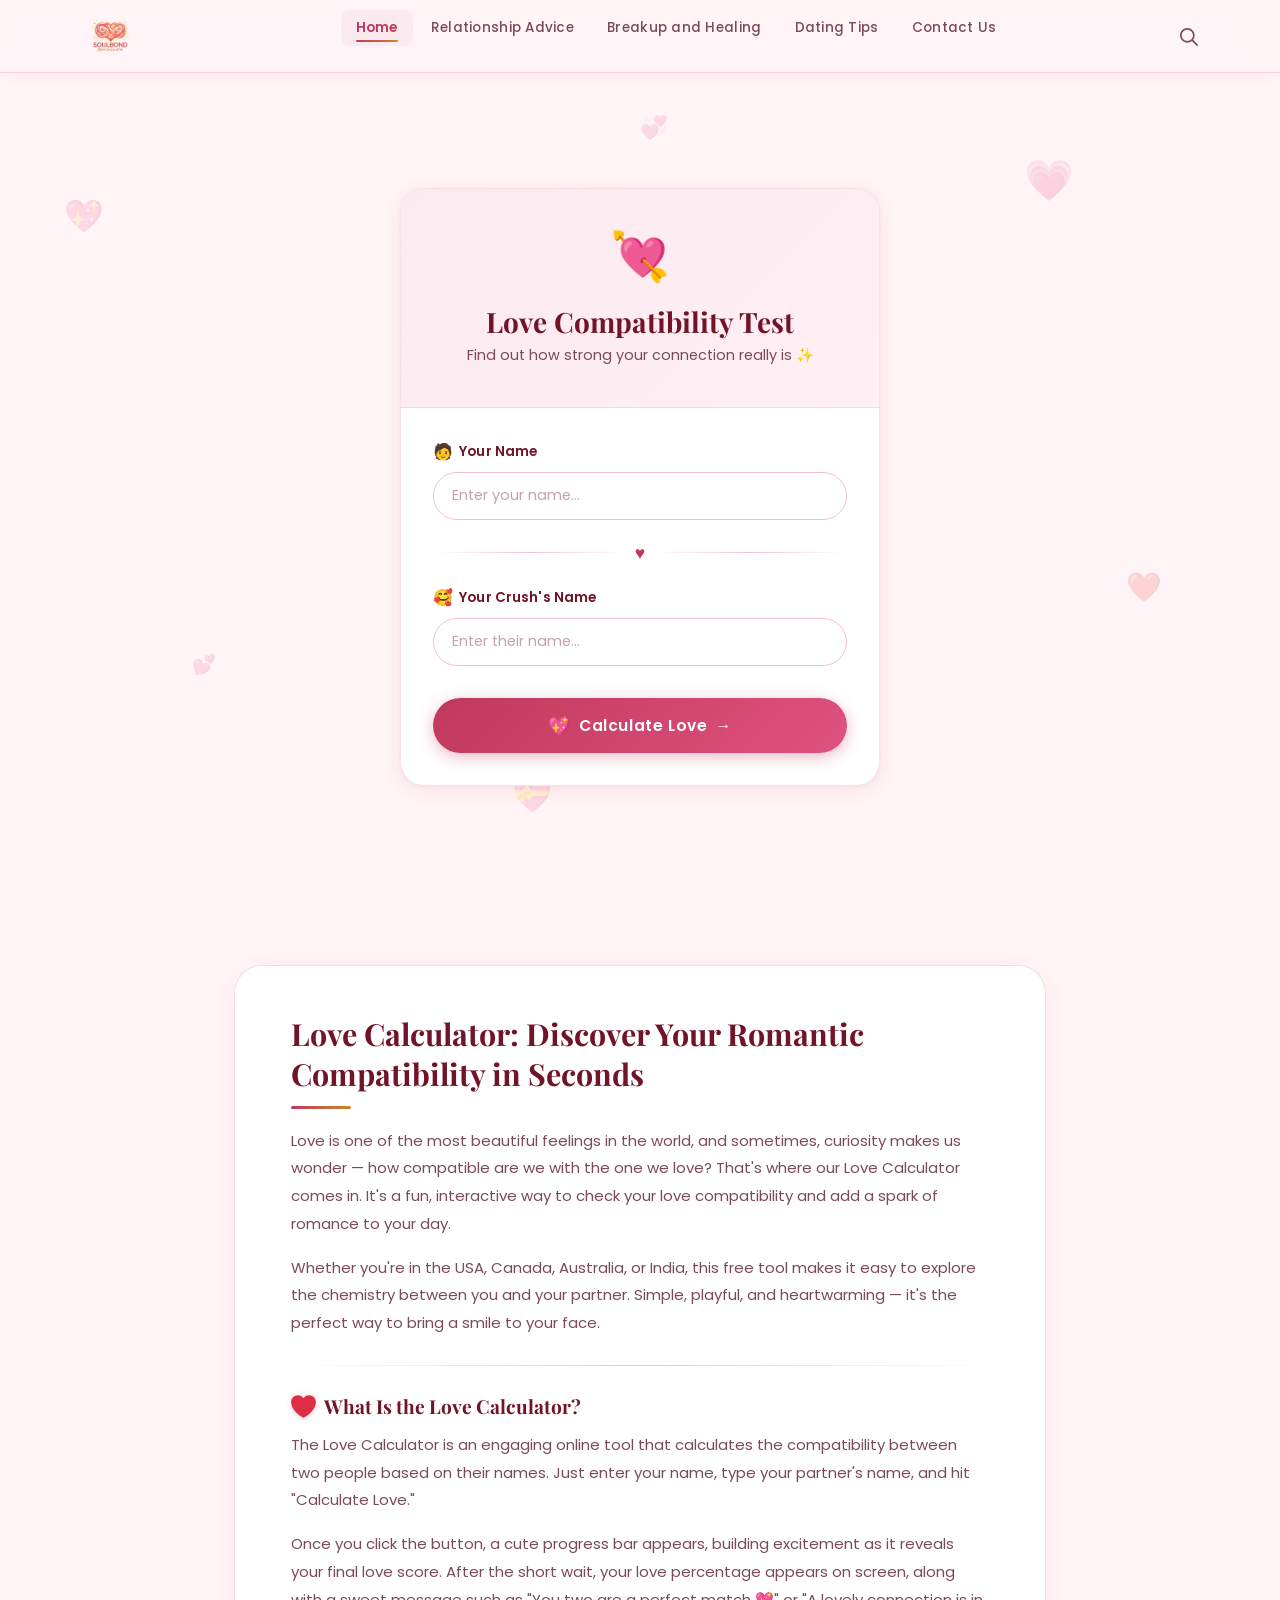
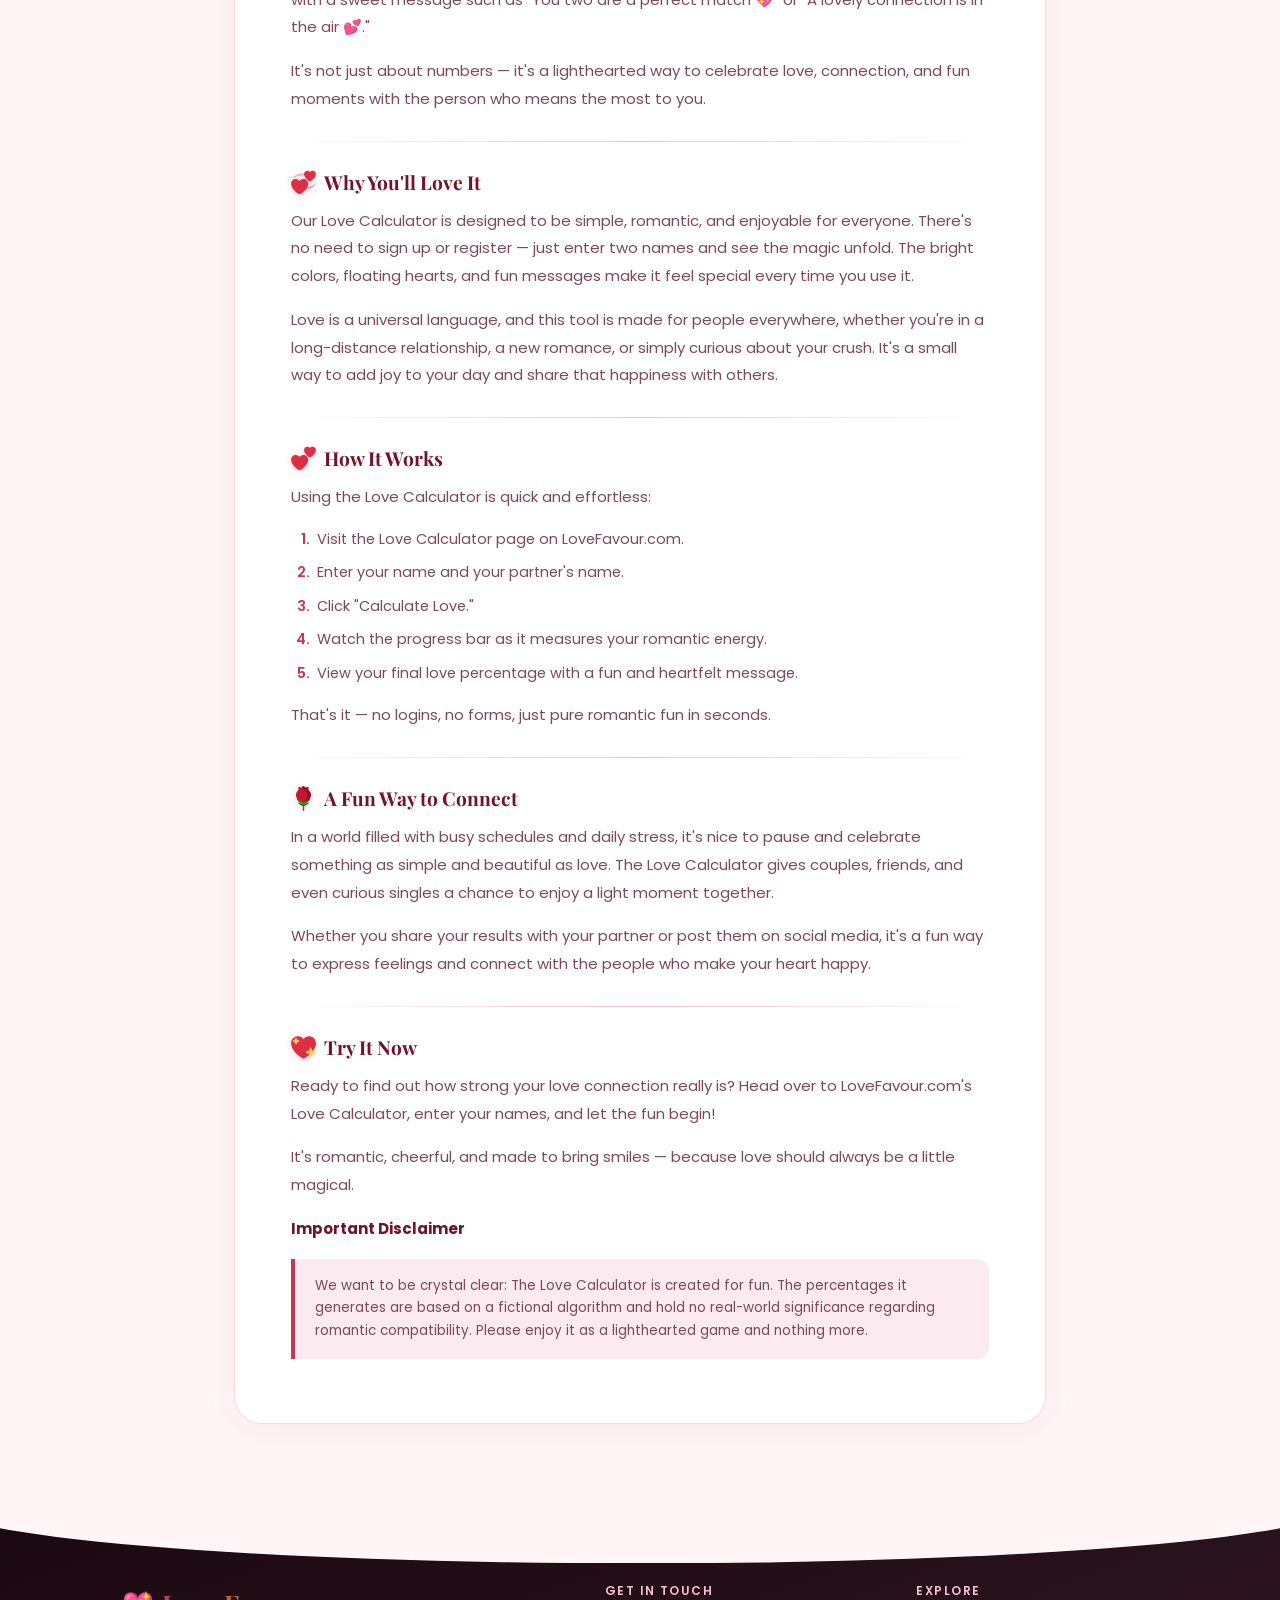
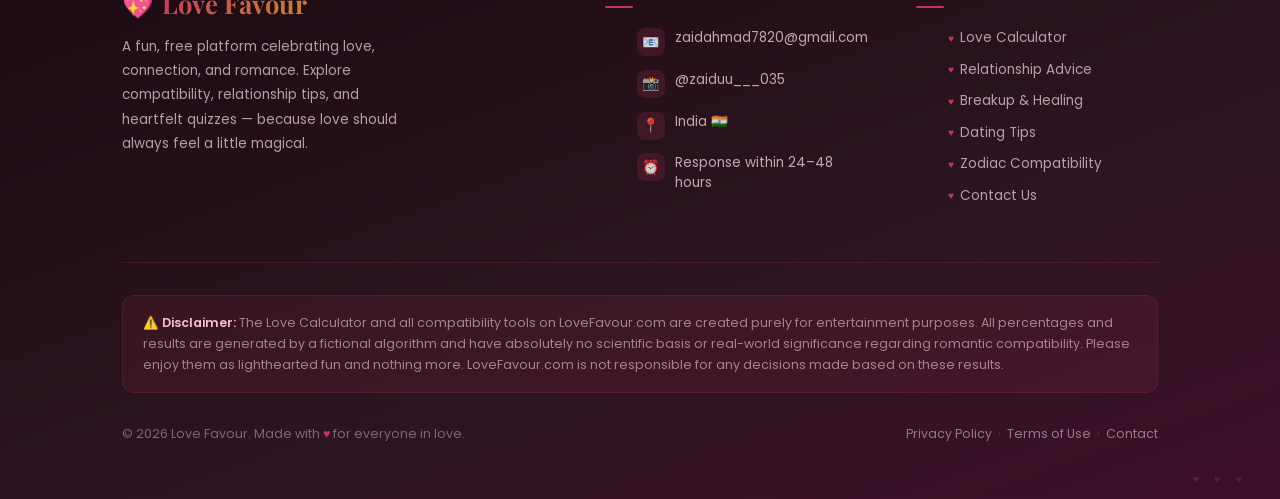
==== index.html @ d72cf697 "This is a calculator that calculate the love with the input of your name and yoour crush name and gi" ====
<!DOCTYPE html>
<html lang="en">

<head>
  <meta charset="UTF-8">
  <meta name="viewport" content="width=device-width, initial-scale=1.0">
  <title>Love Calculator</title>
  <link href="https://cdn.jsdelivr.net/npm/bootstrap@5.3.0-alpha2/dist/css/bootstrap.min.css" rel="stylesheet"
    integrity="sha384-aFq/bzH65dt+w6FI2ooMVUpc+21e0SRygnTpmBvdBgSdnuTN7QbdgL+OapgHtvPp" crossorigin="anonymous">
  <link rel="stylesheet" href="main.css">
</head>

<body>

  <nav class="has-branding main-navigation nav-align-right has-menu-bar-items sub-menu-right" id="site-navigation"
    aria-label="Primary" itemtype="https://schema.org/SiteNavigationElement" itemscope="">
    <div class="inside-navigation grid-container">
      <div class="navigation-branding">
        <div class="site-logo">
          <a href="#" title="Soul Bonding" rel="home">
            <img class="header-image is-logo-image" alt="Love Favour" src="colorBgLogo.png" title="Love Favour"
              width="150" height="90">
          </a>
        </div>
      </div>

      <button class="menu-toggle" id="menuToggleBtn" aria-controls="primary-menu" aria-expanded="false">
        <span class="gp-icon icon-menu-bars">
          <svg class="icon-open" viewBox="0 0 512 512" aria-hidden="true" xmlns="http://www.w3.org/2000/svg" width="1em"
            height="1em">
            <path
              d="M0 96c0-13.255 10.745-24 24-24h464c13.255 0 24 10.745 24 24s-10.745 24-24 24H24c-13.255 0-24-10.745-24-24zm0 160c0-13.255 10.745-24 24-24h464c13.255 0 24 10.745 24 24s-10.745 24-24 24H24c-13.255 0-24-10.745-24-24zm0 160c0-13.255 10.745-24 24-24h464c13.255 0 24 10.745 24 24s-10.745 24-24 24H24c-13.255 0-24-10.745-24-24z">
            </path>
          </svg>
          <svg class="icon-close" viewBox="0 0 512 512" aria-hidden="true" xmlns="http://www.w3.org/2000/svg"
            width="1em" height="1em" style="display:none;">
            <path
              d="M71.029 71.029c9.373-9.372 24.569-9.372 33.942 0L256 222.059l151.029-151.03c9.373-9.372 24.569-9.372 33.942 0 9.372 9.373 9.372 24.569 0 33.942L289.941 256l151.03 151.029c9.372 9.373 9.372 24.569 0 33.942-9.373 9.372-24.569 9.372-33.942 0L256 289.941l-151.029 151.03c-9.373 9.372-24.569 9.372-33.942 0-9.372-9.373-9.372-24.569 0-33.942L222.059 256 71.029 104.971c-9.372-9.373-9.372-24.569 0-33.942z">
            </path>
          </svg>
        </span>
        <span class="mobile-menu">Menu</span>
      </button>

      <div id="primary-menu" class="main-nav">
        <ul id="menu-primary-marketer" class="menu sf-menu">
          <li class="menu-item current-menu-item menu-item-home">
            <a href="#" aria-current="page">Home</a>
          </li>
          <li class="menu-item">
            <a href="#">Relationship Advice</a>
          </li>
          <li class="menu-item">
            <a href="#">Breakup and Healing</a>
          </li>
          <li class="menu-item">
            <a href="#">Dating Tips</a>
          </li>
          <li class="menu-item">
            <a href="#">Contact Us</a>
          </li>
        </ul>
      </div>

      <div class="menu-bar-items">
        <span class="menu-bar-item">
          <a href="#" id="searchToggleBtn" role="button" aria-label="Open search" aria-expanded="false">
            <span class="gp-icon icon-search">
              <svg class="icon-search-open" viewBox="0 0 512 512" aria-hidden="true" xmlns="http://www.w3.org/2000/svg"
                width="1em" height="1em">
                <path fill-rule="evenodd" clip-rule="evenodd"
                  d="M208 48c-88.366 0-160 71.634-160 160s71.634 160 160 160 160-71.634 160-160S296.366 48 208 48zM0 208C0 93.125 93.125 0 208 0s208 93.125 208 208c0 48.741-16.765 93.566-44.843 129.024l133.826 134.018c9.366 9.379 9.355 24.575-.025 33.941-9.379 9.366-24.575 9.355-33.941-.025L337.238 370.987C301.747 399.167 256.839 416 208 416 93.125 416 0 322.875 0 208z">
                </path>
              </svg>
              <svg class="icon-search-close" viewBox="0 0 512 512" aria-hidden="true" xmlns="http://www.w3.org/2000/svg"
                width="1em" height="1em" style="display:none;">
                <path
                  d="M71.029 71.029c9.373-9.372 24.569-9.372 33.942 0L256 222.059l151.029-151.03c9.373-9.372 24.569-9.372 33.942 0 9.372 9.373 9.372 24.569 0 33.942L289.941 256l151.03 151.029c9.372 9.373 9.372 24.569 0 33.942-9.373 9.372-24.569 9.372-33.942 0L256 289.941l-151.029 151.03c-9.373 9.372-24.569 9.372-33.942 0-9.372-9.373-9.372-24.569 0-33.942L222.059 256 71.029 104.971c-9.372-9.373-9.372-24.569 0-33.942z">
                </path>
              </svg>
            </span>
          </a>
        </span>
      </div>
    </div>

    
    <div id="searchBar" class="search-bar-wrapper" style="display:none;" aria-hidden="true">
      <div class="search-bar-inner">
        <input type="text" id="searchInput" class="search-input" placeholder="Search articles, tips, quizzes…"
          autocomplete="off" />
        <button class="search-submit" aria-label="Submit search">
          <svg viewBox="0 0 512 512" xmlns="http://www.w3.org/2000/svg" width="18" height="18">
            <path fill-rule="evenodd"
              d="M208 48c-88.366 0-160 71.634-160 160s71.634 160 160 160 160-71.634 160-160S296.366 48 208 48zM0 208C0 93.125 93.125 0 208 0s208 93.125 208 208c0 48.741-16.765 93.566-44.843 129.024l133.826 134.018c9.366 9.379 9.355 24.575-.025 33.941-9.379 9.366-24.575 9.355-33.941-.025L337.238 370.987C301.747 399.167 256.839 416 208 416 93.125 416 0 322.875 0 208z">
            </path>
          </svg>
        </button>
      </div>
    </div>
  </nav>


 
  <main class="site-main">
    <section class="hero-section">
      <div class="hero-hearts" aria-hidden="true">
        <span class="h1">💖</span><span class="h2">💕</span><span class="h3">💗</span>
        <span class="h4">❤️</span><span class="h5">💞</span><span class="h6">💝</span>
      </div>

      <div class="calc-container">
        <div class="calc-card">

          <div class="calc-header">
            <span class="calc-emoji" aria-hidden="true">💘</span>
            <h1 class="calc-title">Love Compatibility Test</h1>
            <p class="calc-subtitle">Find out how strong your connection really is ✨</p>
          </div>

          <div class="calc-body">
            <div class="input-group-love">
              <label for="yourName" class="love-label">
                <span class="label-icon" aria-hidden="true">🧑</span> Your Name
              </label>
              <input type="text" id="yourName" class="love-input" placeholder="Enter your name…"
                autocomplete="given-name" maxlength="40" />
            </div>

            <div class="heart-divider" aria-hidden="true">
              <span class="divider-line"></span>
              <span class="divider-heart">♥</span>
              <span class="divider-line"></span>
            </div>

            <div class="input-group-love">
              <label for="crushName" class="love-label">
                <span class="label-icon" aria-hidden="true">🥰</span> Your Crush's Name
              </label>
              <input type="text" id="crushName" class="love-input" placeholder="Enter their name…" autocomplete="off"
                maxlength="40" />
            </div>
          </div>

          <div class="calc-footer">
            <button id="calculateBtn" class="calculate-btn" type="button">
              <span class="btn-icon" aria-hidden="true">💖</span>
              Calculate Love
              <span class="btn-arrow" aria-hidden="true">→</span>
            </button>
          </div>

      
          <div id="resultBox" class="result-box" style="display:none;" aria-live="polite">
            <div class="result-percent" id="resultPercent">0%</div>
            <div class="result-bar-track">
              <div class="result-bar-fill" id="resultBarFill"></div>
            </div>
            <p class="result-message" id="resultMessage"></p>
            <button class="retry-btn" id="retryBtn" type="button">Try Again 🔄</button>
          </div>

        </div>
      </div>
    </section>
  </main>
  

  <section class="about-section">
    <div>
      <div class="about">
        <h2>Love Calculator: Discover Your Romantic Compatibility in Seconds</h2>
        <p>Love is one of the most beautiful feelings in the world, and sometimes, curiosity makes us wonder — how
          compatible are we with the one we love? That's where our Love Calculator comes in. It's a fun, interactive way
          to check your love compatibility and add a spark of romance to your day.</p>

        <p>Whether you're in the USA, Canada, Australia, or India, this free tool makes it easy to explore the chemistry
          between you and your partner. Simple, playful, and heartwarming — it's the perfect way to bring a smile to
          your
          face.</p>

        <hr>

        <h3>
          <img draggable="false" role="img" src="heart.svj.svg" alt="❤️" height="25px">
          What Is the Love Calculator?
        </h3>

        <p>The Love Calculator is an engaging online tool that calculates the compatibility between two people based on
          their names. Just enter your name, type your partner's name, and hit "Calculate Love."</p>

        <p>Once you click the button, a cute progress bar appears, building excitement as it reveals your final love
          score. After the short wait, your love percentage appears on screen, along with a sweet message such as
          "You two are a perfect match 💖" or "A lovely connection is in the air 💕."</p>

        <p>It's not just about numbers — it's a lighthearted way to celebrate love, connection, and fun moments with the
          person who means the most to you.</p>

        <hr>

        <h3>
          <img src="2nd.svg" alt="💞" width="25px">
          Why You'll Love It
        </h3>

        <p>Our Love Calculator is designed to be simple, romantic, and enjoyable for everyone. There's no need to sign
          up
          or register — just enter two names and see the magic unfold. The bright colors, floating hearts, and fun
          messages make it feel special every time you use it.</p>

        <p>Love is a universal language, and this tool is made for people everywhere, whether you're in a long-distance
          relationship, a new romance, or simply curious about your crush. It's a small way to add joy to your day and
          share that happiness with others.</p>

        <hr>

        <h3>
          <img src="3rd.svg" alt="💕" width="25px">
          How It Works
        </h3>

        <p>Using the Love Calculator is quick and effortless:</p>

        <ol>
          <li>Visit the Love Calculator page on LoveFavour.com.</li>
          <li>Enter your name and your partner's name.</li>
          <li>Click "Calculate Love."</li>
          <li>Watch the progress bar as it measures your romantic energy.</li>
          <li>View your final love percentage with a fun and heartfelt message.</li>
        </ol>

        <p>That's it — no logins, no forms, just pure romantic fun in seconds.</p>

        <hr>

        <h3>
          <img src="4th.svg" alt="🌹" width="25px">
          A Fun Way to Connect
        </h3>

        <p>In a world filled with busy schedules and daily stress, it's nice to pause and celebrate something as simple
          and beautiful as love. The Love Calculator gives couples, friends, and even curious singles a chance to enjoy
          a
          light moment together.</p>

        <p>Whether you share your results with your partner or post them on social media, it's a fun way to express
          feelings and connect with the people who make your heart happy.</p>

        <hr>

        <h3>
          <img src="5th.svg" alt="💖" width="25px">
          Try It Now
        </h3>

        <p>Ready to find out how strong your love connection really is? Head over to LoveFavour.com's Love Calculator,
          enter your names, and let the fun begin!</p>

        <p>It's romantic, cheerful, and made to bring smiles — because love should always be a little magical.</p>

        <p><em><strong>Important Disclaimer</strong></em></p>
      </div>

      <p>We want to be crystal clear: The Love Calculator is created for fun. The percentages it generates are based on
        a
        fictional algorithm and hold no real-world significance regarding romantic compatibility. Please enjoy it as a
        lighthearted game and nothing more.</p>
    </div>
  </section>


  

  <footer class="site-footer" role="contentinfo">
    <div class="footer-inner">

     
      <div class="footer-grid">

     
        <div class="footer-col footer-brand">
          <div class="footer-logo">
            💖 <span>Love Favour</span>
          </div>
          <p>A fun, free platform celebrating love, connection, and romance. Explore compatibility, relationship tips,
            and
            heartfelt quizzes — because love should always feel a little magical.</p>
        </div>

     
        <div class="footer-col">
          <h4>Get in Touch</h4>
          <ul class="footer-contact-list">
            <li>
              <span class="contact-icon">📧</span>
              <span>
                <a href="mailto:yourname@gmail.com">zaidahmad7820@gmail.com</a>
              </span>
            </li>
            <li>
              <span class="contact-icon">📸</span>
              <span>
                <a href="https://instagram.com/zaiduu___035" target="_blank" rel="noopener noreferrer">
                  @zaiduu___035
                </a>
              </span>
            </li>
            <li>
              <span class="contact-icon">📍</span>
              <span>India 🇮🇳</span>
            </li>
            <li>
              <span class="contact-icon">⏰</span>
              <span>Response within 24–48 hours</span>
            </li>
          </ul>
        </div>

        
        <div class="footer-col">
          <h4>Explore</h4>
          <ul class="footer-links-list">
            <li><a href="#">Love Calculator</a></li>
            <li><a href="#">Relationship Advice</a></li>
            <li><a href="#">Breakup &amp; Healing</a></li>
            <li><a href="#">Dating Tips</a></li>
            <li><a href="#">Zodiac Compatibility</a></li>
            <li><a href="#">Contact Us</a></li>
          </ul>
        </div>

      </div>
      
     
      <div class="footer-disclaimer">
        <strong>⚠️ Disclaimer:</strong> The Love Calculator and all compatibility tools on LoveFavour.com are created
        purely for entertainment purposes. All percentages and results are generated by a fictional algorithm and have
        absolutely no scientific basis or real-world significance regarding romantic compatibility. Please enjoy them as
        lighthearted fun and nothing more. LoveFavour.com is not responsible for any decisions made based on these
        results.
      </div>

      
      <div class="footer-bottom">
        <p>© <span id="footerYear"></span> Love Favour. Made with <span class="footer-heart">♥</span> for everyone in
          love.</p>
        <p>
          <a href="#">Privacy Policy</a> &nbsp;·&nbsp;
          <a href="#">Terms of Use</a> &nbsp;·&nbsp;
          <a href="#">Contact</a>
        </p>
      </div>

    </div>
  </footer>

 
  





  <script src="https://cdn.jsdelivr.net/npm/bootstrap@5.3.8/dist/js/bootstrap.bundle.min.js"
    integrity="sha384-FKyoEForCGlyvwx9Hj09JcYn3nv7wiPVlz7YYwJrWVcXK/BmnVDxM+D2scQbITxI"
    crossorigin="anonymous"></script>

  <script src="mainScript.js"></script>

</body>

</html>
---- main.css ----
@import url('https://fonts.googleapis.com/css2?family=Playfair+Display:wght@400;500;700&family=Poppins:wght@300;400;500;600&display=swap');

/* ---------- Variables ---------- */
:root {
  --love-rose:       #c0395b;
  --love-rose-light: #f5c0d1;
  --love-rose-pale:  #fbeaf0;
  --love-rose-deep:  #721428;
  --love-blush:      #fff5f7;
  --love-gold:       #c9862a;
  --love-soft:       #f9f0f3;
  --love-text:       #2c1520;
  --love-muted:      #7a4a57;
  --love-border:     rgba(192,57,91,0.18);
  --nav-height:      72px;
  --t:               0.3s cubic-bezier(0.4,0,0.2,1);
}

*, *::before, *::after { box-sizing: border-box; margin: 0; padding: 0; }

html { scroll-behavior: smooth; }

body {
  font-family: 'Poppins', sans-serif;
  background-color: var(--love-blush);
  color: var(--love-text);
  min-height: 100vh;
}

/* ==========================================
   NAVIGATION
   ========================================== */
#site-navigation {
  position: sticky;
  top: 0;
  z-index: 1000;
  background: rgba(255,245,247,0.88);
  backdrop-filter: blur(18px) saturate(1.5);
  -webkit-backdrop-filter: blur(18px) saturate(1.5);
  border-bottom: 1px solid var(--love-border);
  box-shadow: 0 2px 20px rgba(192,57,91,0.06);
  transition: background var(--t), box-shadow var(--t);
}

#site-navigation.scrolled {
  background: rgba(255,245,247,0.98);
  box-shadow: 0 4px 32px rgba(192,57,91,0.13);
}

.inside-navigation {
  max-width: 1200px;
  margin: 0 auto;
  padding: 0 2rem;
  height: var(--nav-height);
  display: flex;
  align-items: center;
  justify-content: space-between;
  gap: 1rem;
}

/* Logo */
.navigation-branding { flex-shrink: 0; }
.site-logo a {
  display: block;
  transition: transform var(--t), filter var(--t);
}
.site-logo a:hover {
  transform: scale(1.04);
  filter: drop-shadow(0 2px 8px rgba(192,57,91,0.3));
}
.header-image { display: block; height: 52px; width: auto; object-fit: contain; }

/* Menu toggle */
.menu-toggle {
  display: none;
  background: none;
  border: 1.5px solid var(--love-border);
  border-radius: 8px;
  padding: 6px 10px;
  cursor: pointer;
  color: var(--love-rose);
  transition: background var(--t), border-color var(--t);
  align-items: center;
  gap: 6px;
  font-family: 'Poppins', sans-serif;
}
.menu-toggle:hover { background: var(--love-rose-pale); border-color: var(--love-rose); }
.menu-toggle svg { width: 20px; height: 20px; fill: currentColor; }
.mobile-menu { font-size: 13px; font-weight: 500; letter-spacing: 0.03em; }

/* Nav links */
.main-nav { flex: 1; display: flex; justify-content: center; }

#menu-primary-marketer {
  list-style: none;
  display: flex;
  align-items: center;
  gap: 0.2rem;
}

#menu-primary-marketer .menu-item a {
  display: block;
  padding: 8px 15px;
  font-size: 13.5px;
  font-weight: 500;
  color: var(--love-muted);
  text-decoration: none;
  border-radius: 8px;
  letter-spacing: 0.02em;
  position: relative;
  transition: color var(--t), background var(--t);
}
#menu-primary-marketer .menu-item a::after {
  content: '';
  position: absolute;
  bottom: 4px; left: 15px; right: 15px;
  height: 2px;
  background: linear-gradient(90deg, var(--love-rose), var(--love-gold));
  border-radius: 2px;
  transform: scaleX(0);
  transform-origin: left;
  transition: transform 0.28s cubic-bezier(0.4,0,0.2,1);
}
#menu-primary-marketer .menu-item a:hover,
#menu-primary-marketer .menu-item a:focus-visible {
  color: var(--love-rose);
  background: var(--love-rose-pale);
}
#menu-primary-marketer .menu-item a:hover::after,
#menu-primary-marketer .menu-item a:focus-visible::after { transform: scaleX(1); }

#menu-primary-marketer .current-menu-item a {
  color: var(--love-rose);
  background: var(--love-rose-pale);
  font-weight: 600;
}
#menu-primary-marketer .current-menu-item a::after { transform: scaleX(1); }

/* Search icon */
.menu-bar-items { display: flex; align-items: center; flex-shrink: 0; }
.menu-bar-item a {
  display: flex; align-items: center; justify-content: center;
  width: 38px; height: 38px;
  border-radius: 50%;
  color: var(--love-muted);
  text-decoration: none;
  border: 1.5px solid transparent;
  transition: color var(--t), background var(--t), border-color var(--t), transform var(--t);
}
.menu-bar-item a:hover {
  color: var(--love-rose);
  background: var(--love-rose-pale);
  border-color: var(--love-border);
  transform: scale(1.1) rotate(-5deg);
}
.gp-icon svg { width: 18px; height: 18px; fill: currentColor; }

/* Search bar */
.search-bar-wrapper {
  border-top: 1px solid var(--love-border);
  background: rgba(255,245,247,0.97);
  padding: 0.75rem 2rem;
  animation: slideDown 0.25s ease;
}
@keyframes slideDown {
  from { opacity: 0; transform: translateY(-8px); }
  to   { opacity: 1; transform: translateY(0); }
}
.search-bar-inner {
  max-width: 600px;
  margin: 0 auto;
  display: flex;
  gap: 0.5rem;
}
.search-input {
  flex: 1;
  padding: 10px 16px;
  border: 1.5px solid var(--love-rose-light);
  border-radius: 50px;
  font-family: 'Poppins', sans-serif;
  font-size: 14px;
  color: var(--love-text);
  background: #fff;
  outline: none;
  transition: border-color var(--t), box-shadow var(--t);
}
.search-input:focus {
  border-color: var(--love-rose);
  box-shadow: 0 0 0 3px rgba(192,57,91,0.12);
}
.search-submit {
  background: var(--love-rose);
  border: none;
  border-radius: 50%;
  width: 40px; height: 40px;
  display: flex; align-items: center; justify-content: center;
  cursor: pointer;
  color: #fff;
  transition: background var(--t), transform var(--t);
}
.search-submit:hover { background: var(--love-rose-deep); transform: scale(1.08); }
.search-submit svg { fill: #fff; }

/*  HERO + CALCULATOR*/
.site-main { position: relative; z-index: 1; }

.hero-section {
  min-height: calc(100vh - var(--nav-height));
  display: flex;
  align-items: center;
  justify-content: center;
  padding: 3rem 1.5rem;
  position: relative;
  overflow: hidden;
}

/* Floating decorative hearts */
.hero-hearts {
  position: absolute;
  inset: 0;
  pointer-events: none;
  overflow: hidden;
}
.hero-hearts span {
  position: absolute;
  font-size: 1.5rem;
  opacity: 0.18;
  animation: floatHeart linear infinite;
}
.hero-hearts .h1 { left: 5%;  top: 15%; font-size: 2rem;   animation-duration: 10s; }
.hero-hearts .h2 { left: 15%; top: 70%; font-size: 1.2rem;  animation-duration: 13s; animation-delay: 1s; }
.hero-hearts .h3 { left: 80%; top: 10%; font-size: 2.5rem;  animation-duration: 9s;  animation-delay: 2s; }
.hero-hearts .h4 { left: 88%; top: 60%; font-size: 1.8rem;  animation-duration: 12s; animation-delay: 0.5s; }
.hero-hearts .h5 { left: 50%; top: 5%;  font-size: 1.4rem;  animation-duration: 11s; animation-delay: 3s; }
.hero-hearts .h6 { left: 40%; top: 85%; font-size: 2rem;    animation-duration: 14s; animation-delay: 1.5s; }

@keyframes floatHeart {
  0%   { transform: translateY(0) rotate(-10deg) scale(1);    opacity: 0.15; }
  50%  { transform: translateY(-30px) rotate(10deg) scale(1.1); opacity: 0.3; }
  100% { transform: translateY(0) rotate(-10deg) scale(1);    opacity: 0.15; }
}

/* Calculator card */
.calc-container { width: 100%; max-width: 480px; position: relative; z-index: 2; }

.calc-card {
  background: #fff;
  border-radius: 24px;
  border: 1px solid rgba(192,57,91,0.14);
  box-shadow:
    0 4px 24px rgba(192,57,91,0.10),
    0 1px 4px rgba(192,57,91,0.06);
  overflow: hidden;
  transition: box-shadow var(--t);
}
.calc-card:hover {
  box-shadow: 0 8px 40px rgba(192,57,91,0.16), 0 2px 8px rgba(192,57,91,0.08);
}

/* Card header */
.calc-header {
  background: linear-gradient(135deg, #fbeaf0 0%, #fff0f6 100%);
  border-bottom: 1px solid rgba(192,57,91,0.1);
  padding: 2rem 2rem 1.5rem;
  text-align: center;
}
.calc-emoji {
  display: block;
  font-size: 3rem;
  margin-bottom: 0.75rem;
  animation: heartPulse 1.6s ease-in-out infinite;
}
@keyframes heartPulse {
  0%,100% { transform: scale(1); }
  40%      { transform: scale(1.18); }
  60%      { transform: scale(0.95); }
}
.calc-title {
  font-family: 'Playfair Display', serif;
  font-size: 1.75rem;
  font-weight: 700;
  color: var(--love-rose-deep);
  margin-bottom: 0.4rem;
  line-height: 1.2;
}
.calc-subtitle {
  font-size: 0.9rem;
  color: var(--love-muted);
  font-weight: 400;
}

/* Card body */
.calc-body { padding: 2rem; display: flex; flex-direction: column; gap: 1.25rem; }

.input-group-love { display: flex; flex-direction: column; gap: 0.5rem; }

.love-label {
  font-size: 13.5px;
  font-weight: 600;
  color: var(--love-rose-deep);
  display: flex;
  align-items: center;
  gap: 6px;
  letter-spacing: 0.01em;
}
.label-icon { font-size: 16px; }

.love-input {
  padding: 12px 18px;
  border: 1.5px solid var(--love-rose-light);
  border-radius: 50px;
  font-family: 'Poppins', sans-serif;
  font-size: 14.5px;
  color: var(--love-text);
  background: #fff;
  outline: none;
  transition: border-color var(--t), box-shadow var(--t), transform var(--t);
}
.love-input::placeholder { color: #c9a0ad; }
.love-input:focus {
  border-color: var(--love-rose);
  box-shadow: 0 0 0 3px rgba(192,57,91,0.13);
  transform: translateY(-1px);
}

/* Heart divider */
.heart-divider {
  display: flex;
  align-items: center;
  gap: 0.75rem;
  padding: 0 0.25rem;
}
.divider-line {
  flex: 1;
  height: 1px;
  background: linear-gradient(90deg, transparent, var(--love-rose-light), transparent);
}
.divider-heart {
  font-size: 1.1rem;
  color: var(--love-rose);
  animation: heartPulse 1.6s ease-in-out infinite;
}

/* Card footer (button) */
.calc-footer { padding: 0 2rem 2rem; }

.calculate-btn {
  width: 100%;
  padding: 14px 24px;
  background: linear-gradient(135deg, var(--love-rose) 0%, #e05280 100%);
  color: #fff;
  border: none;
  border-radius: 50px;
  font-family: 'Poppins', sans-serif;
  font-size: 15.5px;
  font-weight: 600;
  letter-spacing: 0.04em;
  cursor: pointer;
  display: flex;
  align-items: center;
  justify-content: center;
  gap: 8px;
  transition: transform var(--t), box-shadow var(--t), filter var(--t);
  box-shadow: 0 4px 16px rgba(192,57,91,0.35);
}
.calculate-btn:hover {
  transform: translateY(-2px);
  box-shadow: 0 8px 24px rgba(192,57,91,0.45);
  filter: brightness(1.05);
}
.calculate-btn:active { transform: translateY(0) scale(0.98); }
.btn-icon { font-size: 18px; animation: heartPulse 1.6s ease-in-out infinite; }
.btn-arrow { transition: transform var(--t); }
.calculate-btn:hover .btn-arrow { transform: translateX(4px); }

/* Result box */
.result-box {
  margin: 0 2rem 2rem;
  background: var(--love-rose-pale);
  border-radius: 16px;
  padding: 1.5rem;
  text-align: center;
  border: 1px solid rgba(192,57,91,0.14);
  animation: fadeInUp 0.4s ease;
}
@keyframes fadeInUp {
  from { opacity: 0; transform: translateY(12px); }
  to   { opacity: 1; transform: translateY(0); }
}
.result-percent {
  font-family: 'Playfair Display', serif;
  font-size: 3.5rem;
  font-weight: 700;
  color: var(--love-rose);
  line-height: 1;
  margin-bottom: 0.75rem;
}
.result-bar-track {
  background: rgba(192,57,91,0.12);
  border-radius: 50px;
  height: 10px;
  overflow: hidden;
  margin-bottom: 1rem;
}
.result-bar-fill {
  height: 100%;
  background: linear-gradient(90deg, var(--love-rose), var(--love-gold));
  border-radius: 50px;
  width: 0%;
  transition: width 1.2s cubic-bezier(0.22,1,0.36,1);
}
.result-message {
  font-size: 14px;
  color: var(--love-rose-deep);
  font-weight: 500;
  line-height: 1.6;
  margin-bottom: 1.25rem;
}
.retry-btn {
  background: none;
  border: 1.5px solid var(--love-rose);
  color: var(--love-rose);
  border-radius: 50px;
  padding: 8px 22px;
  font-family: 'Poppins', sans-serif;
  font-size: 13px;
  font-weight: 500;
  cursor: pointer;
  transition: background var(--t), color var(--t);
}
.retry-btn:hover { background: var(--love-rose); color: #fff; }

@media (max-width: 768px) {
  .inside-navigation {
    flex-wrap: wrap;
    height: auto;
    padding: 0.75rem 1.25rem;
    gap: 0;
  }
  .navigation-branding { flex: 1; }
  .menu-toggle { display: flex; }
  .main-nav {
    width: 100%;
    max-height: 0;
    overflow: hidden;
    transition: max-height 0.36s ease;
    order: 3;
  }
  .main-nav.open { max-height: 340px; }
  #menu-primary-marketer {
    flex-direction: column;
    align-items: stretch;
    padding: 0.5rem 0 1rem;
    gap: 0.1rem;
  }
  #menu-primary-marketer .menu-item a { padding: 10px 12px; font-size: 15px; }
  .menu-bar-items { order: 2; }
  .search-bar-wrapper { padding: 0.75rem 1.25rem; }

  .calc-title { font-size: 1.45rem; }
  .calc-body { padding: 1.5rem; }
  .calc-footer { padding: 0 1.5rem 1.5rem; }
  .result-box { margin: 0 1.5rem 1.5rem; }
}
.about{

  display:inline;
  justify-content:center;
 max-width: 90vh;
}

.about-section {
  max-width: 860px;
  margin: 0 auto;
  padding: 4rem 1.5rem 5rem;
}

/* Outer wrapper div */
.about-section > div {
  background: #fff;
  border: 1px solid var(--love-border);
  border-radius: 28px;
  padding: 3rem 3.5rem;
  box-shadow: 0 4px 32px rgba(192,57,91,0.07);
  animation: fadeInUp 0.7s ease both;
}

@keyframes fadeInUp {
  from { opacity: 0; transform: translateY(24px); }
  to   { opacity: 1; transform: translateY(0); }
}

/*  Main H2 title  */
.about h2 {
  font-family: 'Playfair Display', serif;
  font-size: 1.9rem;
  font-weight: 700;
  color: var(--love-rose-deep);
  line-height: 1.3;
  margin-bottom: 1.1rem;
  position: relative;
  padding-bottom: 1rem;
}

.about h2::after {
  content: '';
  position: absolute;
  bottom: 0; left: 0;
  width: 60px; height: 3px;
  background: linear-gradient(90deg, var(--love-rose), var(--love-gold));
  border-radius: 2px;
  animation: expandLine 0.9s 0.4s ease both;
}

@keyframes expandLine {
  from { width: 0; }
  to   { width: 60px; }
}

/* ---- H3 sub-headings ---- */
.about h3 {
  font-family: 'Playfair Display', serif;
  font-size: 1.2rem;
  font-weight: 700;
  color: var(--love-rose-deep);
  margin: 0.25rem 0 0.75rem;
  display: flex;
  align-items: center;
  gap: 0.5rem;
}

.about h3 img {
  flex-shrink: 0;
  filter: drop-shadow(0 1px 3px rgba(192,57,91,0.25));
  transition: transform 0.3s ease;
}

.about h3:hover img {
  transform: scale(1.2) rotate(-8deg);
}

/* ---- Paragraphs ---- */
.about p {
  font-size: 15px;
  color: var(--love-muted);
  line-height: 1.85;
  margin-bottom: 1rem;
}

.about p:last-child { margin-bottom: 0; }

/* ---- Ordered list ---- */
.about ol {
  padding-left: 1.4rem;
  margin-bottom: 1rem;
  display: flex;
  flex-direction: column;
  gap: 0.55rem;
}

.about ol li {
  font-size: 14.5px;
  color: var(--love-muted);
  line-height: 1.7;
  padding-left: 0.25rem;
  position: relative;
  transition: color var(--t), transform var(--t);
}

.about ol li::marker {
  color: var(--love-rose);
  font-weight: 600;
}

.about ol li:hover {
  color: var(--love-rose-deep);
  transform: translateX(4px);
}

/* ---- Dividers ---- */
.about hr {
  border: none;
  height: 1px;
  background: linear-gradient(90deg, transparent, var(--love-rose-light), transparent);
  margin: 1.75rem 0;
}

/* Disclaimer block  */
.about-section > div > p {
  background: var(--love-rose-pale);
  border-left: 4px solid var(--love-rose);
  border-radius: 0 12px 12px 0;
  padding: 1rem 1.25rem;
  font-size: 13.5px;
  color: var(--love-muted);
  line-height: 1.7;
  margin-top: 1rem;
}


.about em strong,
.about strong {
  color: var(--love-rose-deep);
  font-style: normal;
}




.about > * {
  animation: fadeInUp 0.55s ease both;
}

.about > *:nth-child(1)  { animation-delay: 0.05s; }
.about > *:nth-child(2)  { animation-delay: 0.10s; }
.about > *:nth-child(3)  { animation-delay: 0.15s; }
.about > *:nth-child(4)  { animation-delay: 0.20s; }
.about > *:nth-child(5)  { animation-delay: 0.25s; }
.about > *:nth-child(6)  { animation-delay: 0.30s; }
.about > *:nth-child(7)  { animation-delay: 0.35s; }
.about > *:nth-child(8)  { animation-delay: 0.40s; }
.about > *:nth-child(9)  { animation-delay: 0.45s; }
.about > *:nth-child(10) { animation-delay: 0.50s; }




.site-footer {
  background: linear-gradient(160deg, #1a0810 0%, #2c1520 60%, #3d1028 100%);
  color: #e8cdd5;
  position: relative;
  overflow: hidden;
}


.site-footer::before {
  content: '';
  position: absolute;
  top: -1px; left: 0; right: 0;
  height: 60px;
  background: var(--love-blush);
  clip-path: ellipse(55% 100% at 50% 0%);
}


.site-footer::after {
  content: '♥ ♥ ♥';
  position: absolute;
  bottom: 12px;
  right: 2rem;
  font-size: 11px;
  letter-spacing: 6px;
  color: rgba(192,57,91,0.3);
  pointer-events: none;
}

.footer-inner {
  max-width: 1100px;
  margin: 0 auto;
  padding: 5rem 2rem 2.5rem;
}


.footer-grid {
  display: grid;
  grid-template-columns: 1.8fr 1fr 1fr;
  gap: 3rem;
  padding-bottom: 2.5rem;
  border-bottom: 1px solid rgba(192,57,91,0.2);
  margin-bottom: 2rem;
}


.footer-brand .footer-logo {
  font-family: 'Playfair Display', serif;
  font-size: 1.6rem;
  font-weight: 700;
  color: #fff;
  margin-bottom: 0.75rem;
  display: flex;
  align-items: center;
  gap: 0.5rem;
}

.footer-brand .footer-logo span {
  background: linear-gradient(135deg, var(--love-rose), var(--love-gold));
  -webkit-background-clip: text;
  -webkit-text-fill-color: transparent;
  background-clip: text;
}

.footer-brand p {
  font-size: 13.5px;
  line-height: 1.8;
  color: rgba(232,205,213,0.75);
  max-width: 280px;
}


.footer-col h4 {
  font-size: 12px;
  font-weight: 600;
  letter-spacing: 0.12em;
  text-transform: uppercase;
  color: var(--love-rose-light);
  margin-bottom: 1.25rem;
  position: relative;
  padding-bottom: 0.6rem;
}

.footer-col h4::after {
  content: '';
  position: absolute;
  bottom: 0; left: 0;
  width: 28px; height: 2px;
  background: var(--love-rose);
  border-radius: 2px;
}

/* Contact list */
.footer-contact-list {
  list-style: none;
  display: flex;
  flex-direction: column;
  gap: 0.85rem;
}

.footer-contact-list li {
  display: flex;
  align-items: flex-start;
  gap: 0.65rem;
  font-size: 13.5px;
  color: rgba(232,205,213,0.8);
  line-height: 1.5;
  transition: color var(--t);
}

.footer-contact-list li:hover { color: #fff; }

.footer-contact-list .contact-icon {
  flex-shrink: 0;
  width: 28px; height: 28px;
  background: rgba(192,57,91,0.18);
  border-radius: 8px;
  display: flex; align-items: center; justify-content: center;
  font-size: 14px;
  transition: background var(--t), transform var(--t);
}

.footer-contact-list li:hover .contact-icon {
  background: rgba(192,57,91,0.45);
  transform: scale(1.1);
}

.footer-contact-list a {
  color: inherit;
  text-decoration: none;
  transition: color var(--t);
}

.footer-contact-list a:hover { color: var(--love-rose-light); }

.footer-links-list {
  list-style: none;
  display: flex;
  flex-direction: column;
  gap: 0.7rem;
}

.footer-links-list li a {
  font-size: 13.5px;
  color: rgba(232,205,213,0.75);
  text-decoration: none;
  display: flex;
  align-items: center;
  gap: 6px;
  transition: color var(--t), gap var(--t);
}

.footer-links-list li a::before {
  content: '♥';
  font-size: 10px;
  color: var(--love-rose);
  transition: transform var(--t);
}

.footer-links-list li a:hover {
  color: #fff;
  gap: 10px;
}

.footer-links-list li a:hover::before {
  transform: scale(1.4);
}


.footer-disclaimer {
  background: rgba(192,57,91,0.1);
  border: 1px solid rgba(192,57,91,0.2);
  border-radius: 12px;
  padding: 1rem 1.25rem;
  font-size: 12.5px;
  color: rgba(232,205,213,0.6);
  line-height: 1.7;
  margin-bottom: 2rem;
}

.footer-disclaimer strong {
  color: var(--love-rose-light);
  font-weight: 600;
}


.footer-bottom {
  display: flex;
  align-items: center;
  justify-content: space-between;
  flex-wrap: wrap;
  gap: 1rem;
  font-size: 12.5px;
  color: rgba(232,205,213,0.45);
}

.footer-bottom a {
  color: rgba(232,205,213,0.55);
  text-decoration: none;
  transition: color var(--t);
}

.footer-bottom a:hover { color: var(--love-rose-light); }

.footer-heart {
  display: inline-block;
  color: var(--love-rose);
  animation: heartPulse 1.6s ease-in-out infinite;
}


@media (max-width: 768px) {
  .about-section > div {
    padding: 2rem 1.5rem;
  }

  .about h2 { font-size: 1.45rem; }

  .footer-grid {
    grid-template-columns: 1fr;
    gap: 2rem;
  }

  .footer-bottom {
    flex-direction: column;
    text-align: center;
  }
}
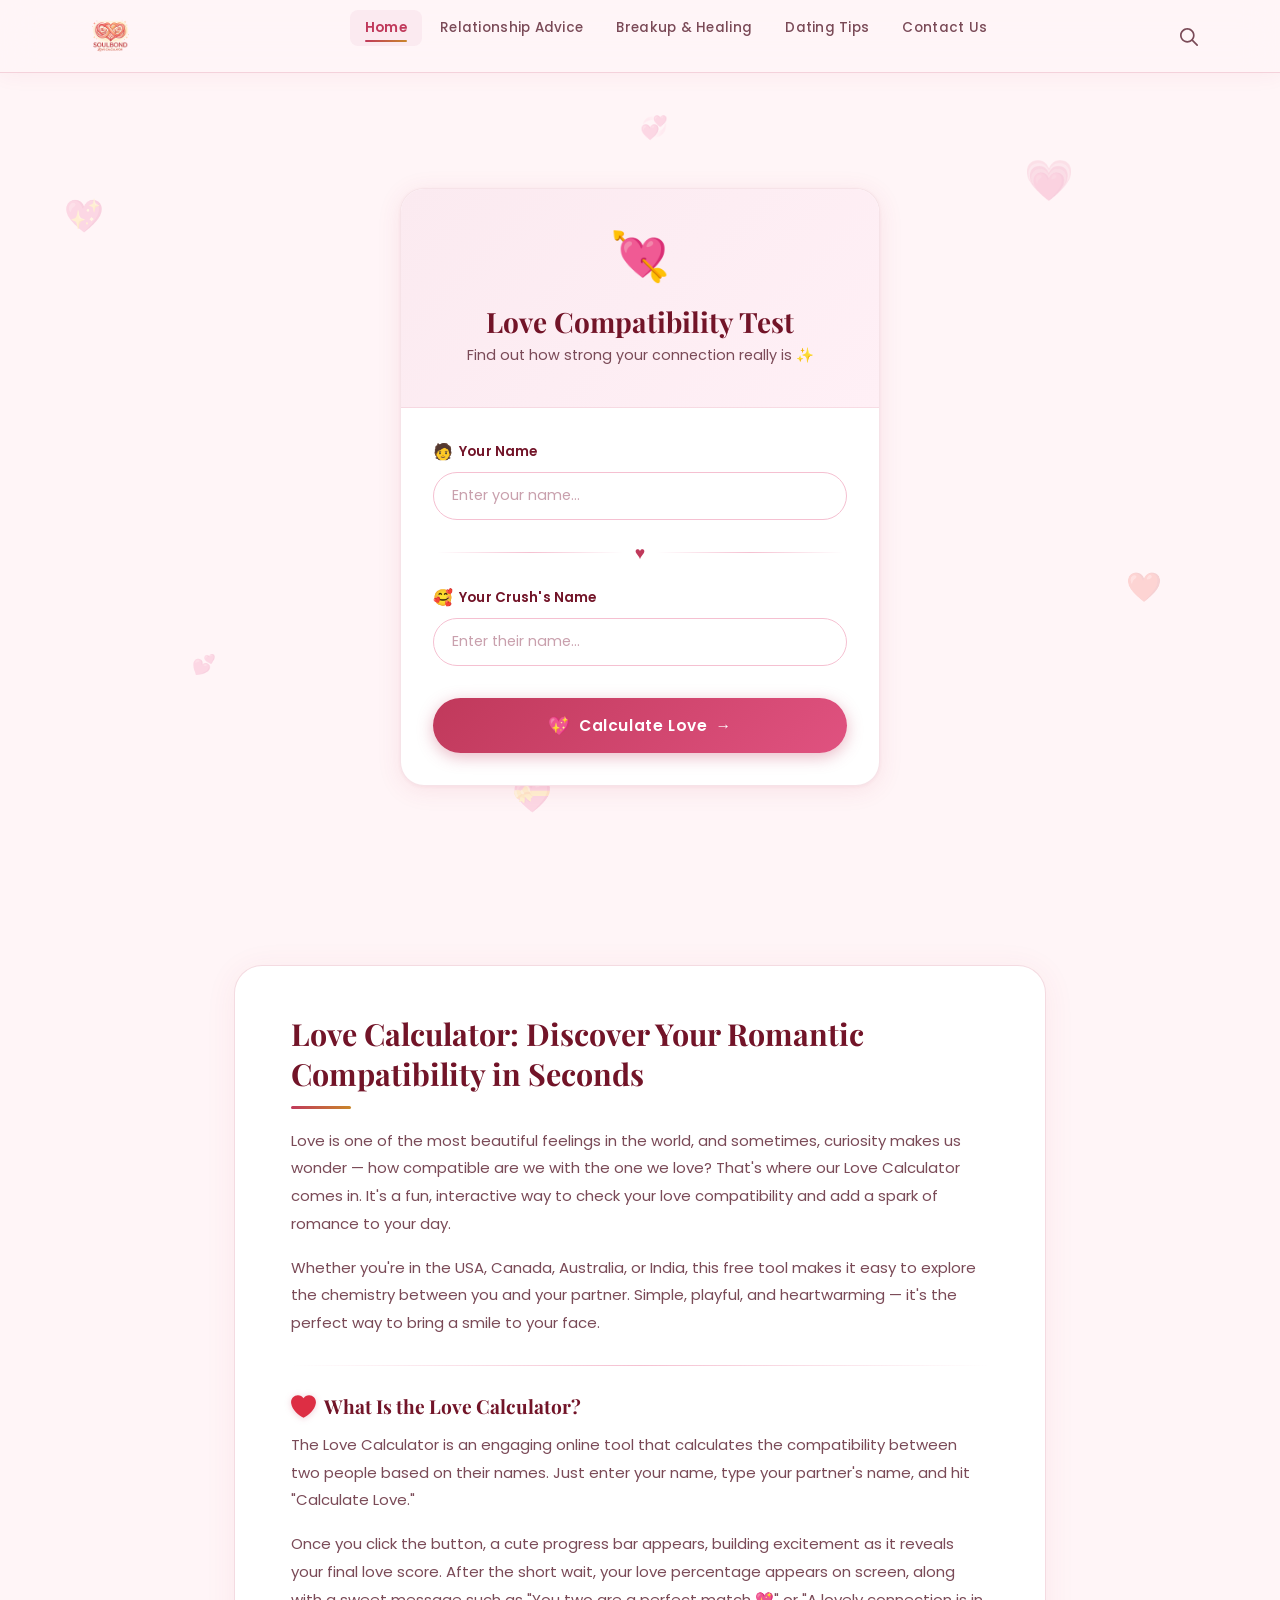
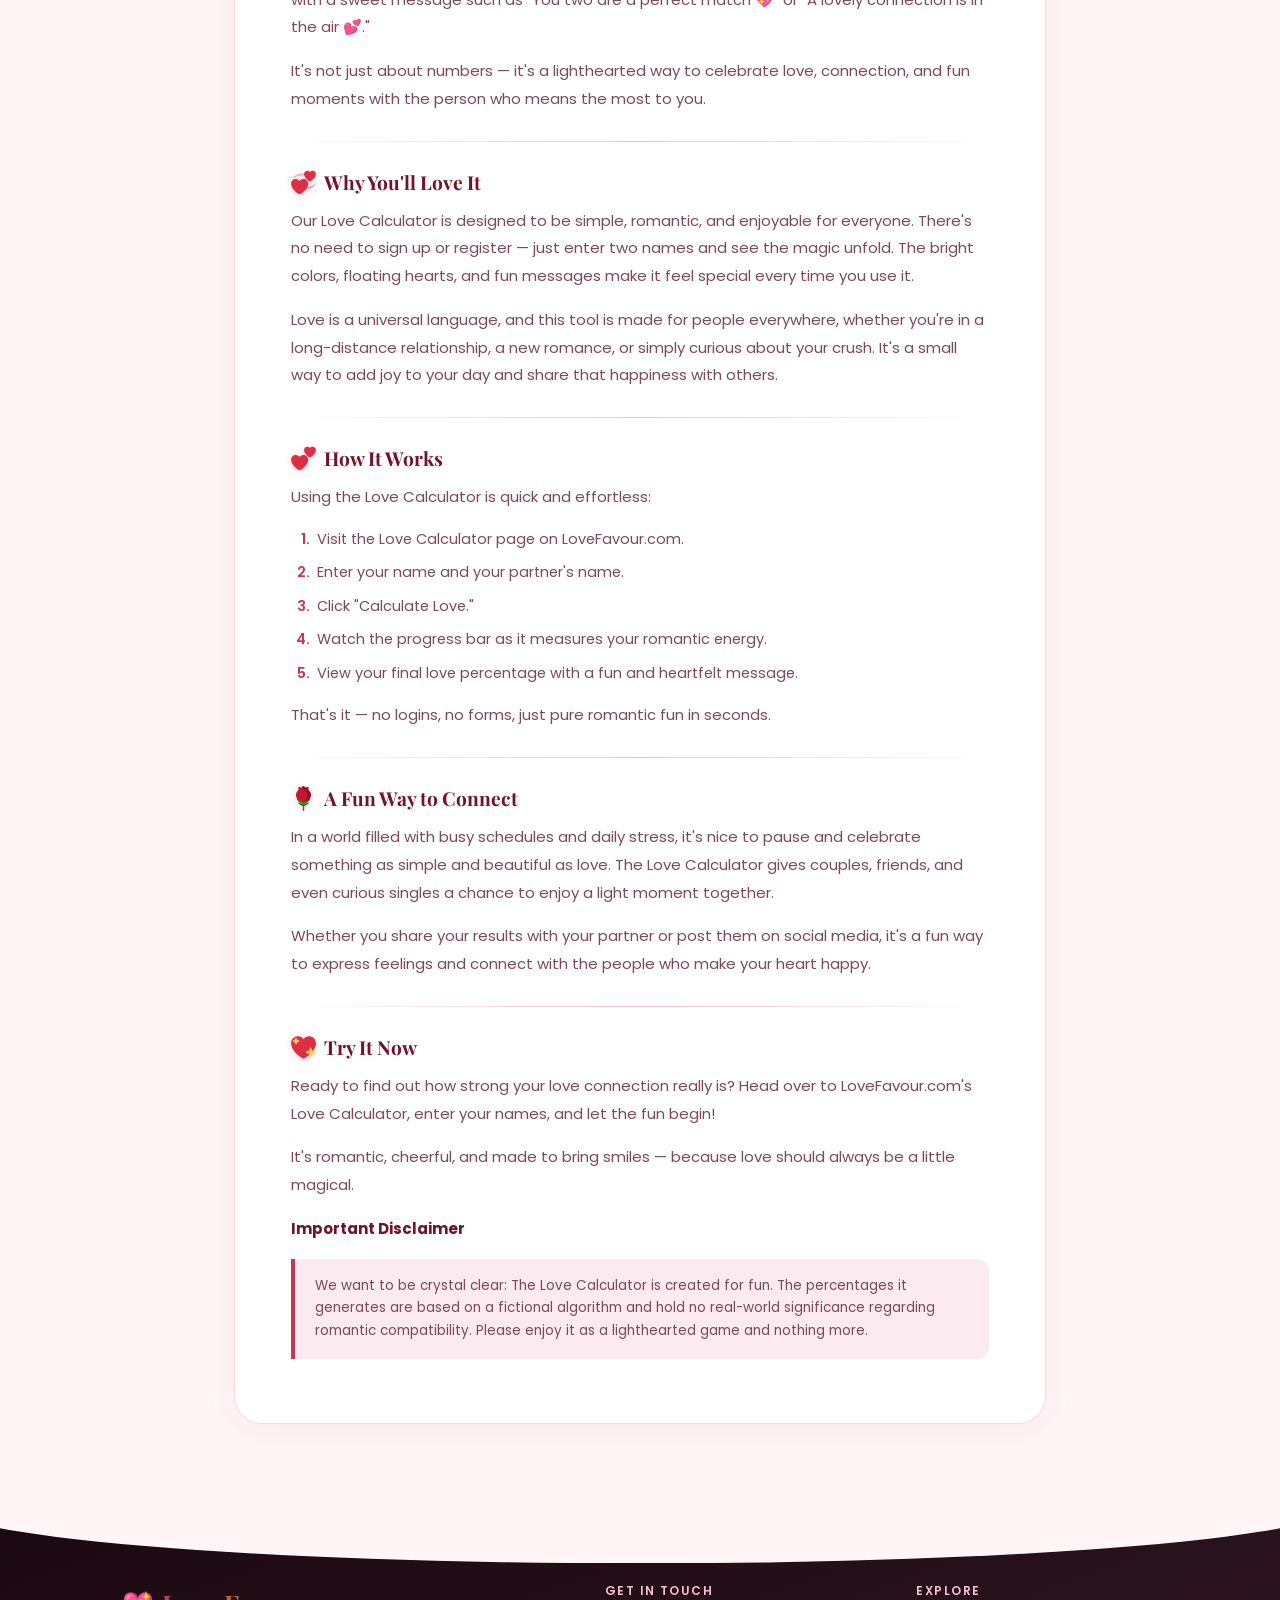
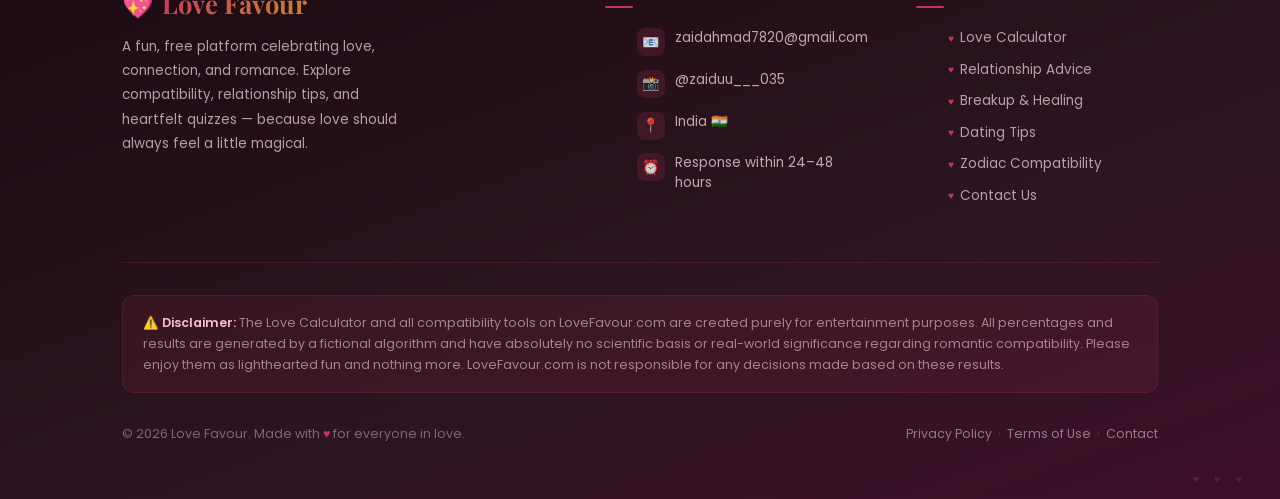
==== commit 68b2e1b8: "created the breakup and healing page with its corresponding CSS and JS files. Updated the index.html" ====
--- a/index.html
+++ b/index.html
@@ -48,10 +48,10 @@
             <a href="#" aria-current="page">Home</a>
           </li>
           <li class="menu-item">
-            <a href="#">Relationship Advice</a>
+            <a href="relAdv.html">Relationship Advice</a>
           </li>
           <li class="menu-item">
-            <a href="#">Breakup and Healing</a>
+            <a href="breakupAndHealing.html">Breakup &amp; Healing</a>
           </li>
           <li class="menu-item">
             <a href="#">Dating Tips</a>
@@ -84,7 +84,6 @@
       </div>
     </div>
 
-    
     <div id="searchBar" class="search-bar-wrapper" style="display:none;" aria-hidden="true">
       <div class="search-bar-inner">
         <input type="text" id="searchInput" class="search-input" placeholder="Search articles, tips, quizzes…"
@@ -101,7 +100,6 @@
   </nav>
 
 
- 
   <main class="site-main">
     <section class="hero-section">
       <div class="hero-hearts" aria-hidden="true">
@@ -150,7 +148,7 @@
             </button>
           </div>
 
-      
+
           <div id="resultBox" class="result-box" style="display:none;" aria-live="polite">
             <div class="result-percent" id="resultPercent">0%</div>
             <div class="result-bar-track">
@@ -164,7 +162,7 @@
       </div>
     </section>
   </main>
-  
+
 
   <section class="about-section">
     <div>
@@ -269,15 +267,13 @@
   </section>
 
 
-  
-
   <footer class="site-footer" role="contentinfo">
     <div class="footer-inner">
 
-     
+
       <div class="footer-grid">
 
-     
+
         <div class="footer-col footer-brand">
           <div class="footer-logo">
             💖 <span>Love Favour</span>
@@ -287,7 +283,7 @@
             heartfelt quizzes — because love should always feel a little magical.</p>
         </div>
 
-     
+
         <div class="footer-col">
           <h4>Get in Touch</h4>
           <ul class="footer-contact-list">
@@ -316,13 +312,13 @@
           </ul>
         </div>
 
-        
+
         <div class="footer-col">
           <h4>Explore</h4>
           <ul class="footer-links-list">
             <li><a href="#">Love Calculator</a></li>
             <li><a href="#">Relationship Advice</a></li>
-            <li><a href="#">Breakup &amp; Healing</a></li>
+            <li><a href="breakupAndHealing.html">Breakup &amp; Healing</a></li>
             <li><a href="#">Dating Tips</a></li>
             <li><a href="#">Zodiac Compatibility</a></li>
             <li><a href="#">Contact Us</a></li>
@@ -330,8 +326,8 @@
         </div>
 
       </div>
-      
-     
+
+
       <div class="footer-disclaimer">
         <strong>⚠️ Disclaimer:</strong> The Love Calculator and all compatibility tools on LoveFavour.com are created
         purely for entertainment purposes. All percentages and results are generated by a fictional algorithm and have
@@ -340,7 +336,7 @@
         results.
       </div>
 
-      
+
       <div class="footer-bottom">
         <p>© <span id="footerYear"></span> Love Favour. Made with <span class="footer-heart">♥</span> for everyone in
           love.</p>
@@ -354,13 +350,6 @@
     </div>
   </footer>
 
- 
-  
-
-
-
-
-
   <script src="https://cdn.jsdelivr.net/npm/bootstrap@5.3.8/dist/js/bootstrap.bundle.min.js"
     integrity="sha384-FKyoEForCGlyvwx9Hj09JcYn3nv7wiPVlz7YYwJrWVcXK/BmnVDxM+D2scQbITxI"
     crossorigin="anonymous"></script>
--- a/main.css
+++ b/main.css
@@ -1,24 +1,32 @@
 @import url('https://fonts.googleapis.com/css2?family=Playfair+Display:wght@400;500;700&family=Poppins:wght@300;400;500;600&display=swap');
 
-/* ---------- Variables ---------- */
+
 :root {
-  --love-rose:       #c0395b;
+  --love-rose: #c0395b;
   --love-rose-light: #f5c0d1;
-  --love-rose-pale:  #fbeaf0;
-  --love-rose-deep:  #721428;
-  --love-blush:      #fff5f7;
-  --love-gold:       #c9862a;
-  --love-soft:       #f9f0f3;
-  --love-text:       #2c1520;
-  --love-muted:      #7a4a57;
-  --love-border:     rgba(192,57,91,0.18);
-  --nav-height:      72px;
-  --t:               0.3s cubic-bezier(0.4,0,0.2,1);
-}
-
-*, *::before, *::after { box-sizing: border-box; margin: 0; padding: 0; }
-
-html { scroll-behavior: smooth; }
+  --love-rose-pale: #fbeaf0;
+  --love-rose-deep: #721428;
+  --love-blush: #fff5f7;
+  --love-gold: #c9862a;
+  --love-soft: #f9f0f3;
+  --love-text: #2c1520;
+  --love-muted: #7a4a57;
+  --love-border: rgba(192, 57, 91, 0.18);
+  --nav-height: 72px;
+  --t: 0.3s cubic-bezier(0.4, 0, 0.2, 1);
+}
+
+*,
+*::before,
+*::after {
+  box-sizing: border-box;
+  margin: 0;
+  padding: 0;
+}
+
+html {
+  scroll-behavior: smooth;
+}
 
 body {
   font-family: 'Poppins', sans-serif;
@@ -27,24 +35,21 @@
   min-height: 100vh;
 }
 
-/* ==========================================
-   NAVIGATION
-   ========================================== */
 #site-navigation {
   position: sticky;
   top: 0;
   z-index: 1000;
-  background: rgba(255,245,247,0.88);
+  background: rgba(255, 245, 247, 0.88);
   backdrop-filter: blur(18px) saturate(1.5);
   -webkit-backdrop-filter: blur(18px) saturate(1.5);
   border-bottom: 1px solid var(--love-border);
-  box-shadow: 0 2px 20px rgba(192,57,91,0.06);
+  box-shadow: 0 2px 20px rgba(192, 57, 91, 0.06);
   transition: background var(--t), box-shadow var(--t);
 }
 
 #site-navigation.scrolled {
-  background: rgba(255,245,247,0.98);
-  box-shadow: 0 4px 32px rgba(192,57,91,0.13);
+  background: rgba(255, 245, 247, 0.98);
+  box-shadow: 0 4px 32px rgba(192, 57, 91, 0.13);
 }
 
 .inside-navigation {
@@ -58,19 +63,27 @@
   gap: 1rem;
 }
 
-/* Logo */
-.navigation-branding { flex-shrink: 0; }
+.navigation-branding {
+  flex-shrink: 0;
+}
+
 .site-logo a {
   display: block;
   transition: transform var(--t), filter var(--t);
 }
+
 .site-logo a:hover {
   transform: scale(1.04);
-  filter: drop-shadow(0 2px 8px rgba(192,57,91,0.3));
-}
-.header-image { display: block; height: 52px; width: auto; object-fit: contain; }
-
-/* Menu toggle */
+  filter: drop-shadow(0 2px 8px rgba(192, 57, 91, 0.3));
+}
+
+.header-image {
+  display: block;
+  height: 52px;
+  width: auto;
+  object-fit: contain;
+}
+
 .menu-toggle {
   display: none;
   background: none;
@@ -84,12 +97,29 @@
   gap: 6px;
   font-family: 'Poppins', sans-serif;
 }
-.menu-toggle:hover { background: var(--love-rose-pale); border-color: var(--love-rose); }
-.menu-toggle svg { width: 20px; height: 20px; fill: currentColor; }
-.mobile-menu { font-size: 13px; font-weight: 500; letter-spacing: 0.03em; }
-
-/* Nav links */
-.main-nav { flex: 1; display: flex; justify-content: center; }
+
+.menu-toggle:hover {
+  background: var(--love-rose-pale);
+  border-color: var(--love-rose);
+}
+
+.menu-toggle svg {
+  width: 20px;
+  height: 20px;
+  fill: currentColor;
+}
+
+.mobile-menu {
+  font-size: 13px;
+  font-weight: 500;
+  letter-spacing: 0.03em;
+}
+
+.main-nav {
+  flex: 1;
+  display: flex;
+  justify-content: center;
+}
 
 #menu-primary-marketer {
   list-style: none;
@@ -110,68 +140,100 @@
   position: relative;
   transition: color var(--t), background var(--t);
 }
+
 #menu-primary-marketer .menu-item a::after {
   content: '';
   position: absolute;
-  bottom: 4px; left: 15px; right: 15px;
+  bottom: 4px;
+  left: 15px;
+  right: 15px;
   height: 2px;
   background: linear-gradient(90deg, var(--love-rose), var(--love-gold));
   border-radius: 2px;
   transform: scaleX(0);
   transform-origin: left;
-  transition: transform 0.28s cubic-bezier(0.4,0,0.2,1);
-}
+  transition: transform 0.28s cubic-bezier(0.4, 0, 0.2, 1);
+}
+
 #menu-primary-marketer .menu-item a:hover,
 #menu-primary-marketer .menu-item a:focus-visible {
   color: var(--love-rose);
   background: var(--love-rose-pale);
 }
+
 #menu-primary-marketer .menu-item a:hover::after,
-#menu-primary-marketer .menu-item a:focus-visible::after { transform: scaleX(1); }
+#menu-primary-marketer .menu-item a:focus-visible::after {
+  transform: scaleX(1);
+}
 
 #menu-primary-marketer .current-menu-item a {
   color: var(--love-rose);
   background: var(--love-rose-pale);
   font-weight: 600;
 }
-#menu-primary-marketer .current-menu-item a::after { transform: scaleX(1); }
-
-/* Search icon */
-.menu-bar-items { display: flex; align-items: center; flex-shrink: 0; }
+
+#menu-primary-marketer .current-menu-item a::after {
+  transform: scaleX(1);
+}
+
+.menu-bar-items {
+  display: flex;
+  align-items: center;
+  flex-shrink: 0;
+}
+
 .menu-bar-item a {
-  display: flex; align-items: center; justify-content: center;
-  width: 38px; height: 38px;
+  display: flex;
+  align-items: center;
+  justify-content: center;
+  width: 38px;
+  height: 38px;
   border-radius: 50%;
   color: var(--love-muted);
   text-decoration: none;
   border: 1.5px solid transparent;
   transition: color var(--t), background var(--t), border-color var(--t), transform var(--t);
 }
+
 .menu-bar-item a:hover {
   color: var(--love-rose);
   background: var(--love-rose-pale);
   border-color: var(--love-border);
   transform: scale(1.1) rotate(-5deg);
 }
-.gp-icon svg { width: 18px; height: 18px; fill: currentColor; }
-
-/* Search bar */
+
+.gp-icon svg {
+  width: 18px;
+  height: 18px;
+  fill: currentColor;
+}
+
 .search-bar-wrapper {
   border-top: 1px solid var(--love-border);
-  background: rgba(255,245,247,0.97);
+  background: rgba(255, 245, 247, 0.97);
   padding: 0.75rem 2rem;
   animation: slideDown 0.25s ease;
 }
+
 @keyframes slideDown {
-  from { opacity: 0; transform: translateY(-8px); }
-  to   { opacity: 1; transform: translateY(0); }
-}
+  from {
+    opacity: 0;
+    transform: translateY(-8px);
+  }
+
+  to {
+    opacity: 1;
+    transform: translateY(0);
+  }
+}
+
 .search-bar-inner {
   max-width: 600px;
   margin: 0 auto;
   display: flex;
   gap: 0.5rem;
 }
+
 .search-input {
   flex: 1;
   padding: 10px 16px;
@@ -184,25 +246,39 @@
   outline: none;
   transition: border-color var(--t), box-shadow var(--t);
 }
+
 .search-input:focus {
   border-color: var(--love-rose);
-  box-shadow: 0 0 0 3px rgba(192,57,91,0.12);
-}
+  box-shadow: 0 0 0 3px rgba(192, 57, 91, 0.12);
+}
+
 .search-submit {
   background: var(--love-rose);
   border: none;
   border-radius: 50%;
-  width: 40px; height: 40px;
-  display: flex; align-items: center; justify-content: center;
+  width: 40px;
+  height: 40px;
+  display: flex;
+  align-items: center;
+  justify-content: center;
   cursor: pointer;
   color: #fff;
   transition: background var(--t), transform var(--t);
 }
-.search-submit:hover { background: var(--love-rose-deep); transform: scale(1.08); }
-.search-submit svg { fill: #fff; }
-
-/*  HERO + CALCULATOR*/
-.site-main { position: relative; z-index: 1; }
+
+.search-submit:hover {
+  background: var(--love-rose-deep);
+  transform: scale(1.08);
+}
+
+.search-submit svg {
+  fill: #fff;
+}
+
+.site-main {
+  position: relative;
+  z-index: 1;
+}
 
 .hero-section {
   min-height: calc(100vh - var(--nav-height));
@@ -214,67 +290,136 @@
   overflow: hidden;
 }
 
-/* Floating decorative hearts */
 .hero-hearts {
   position: absolute;
   inset: 0;
   pointer-events: none;
   overflow: hidden;
 }
+
 .hero-hearts span {
   position: absolute;
   font-size: 1.5rem;
   opacity: 0.18;
   animation: floatHeart linear infinite;
 }
-.hero-hearts .h1 { left: 5%;  top: 15%; font-size: 2rem;   animation-duration: 10s; }
-.hero-hearts .h2 { left: 15%; top: 70%; font-size: 1.2rem;  animation-duration: 13s; animation-delay: 1s; }
-.hero-hearts .h3 { left: 80%; top: 10%; font-size: 2.5rem;  animation-duration: 9s;  animation-delay: 2s; }
-.hero-hearts .h4 { left: 88%; top: 60%; font-size: 1.8rem;  animation-duration: 12s; animation-delay: 0.5s; }
-.hero-hearts .h5 { left: 50%; top: 5%;  font-size: 1.4rem;  animation-duration: 11s; animation-delay: 3s; }
-.hero-hearts .h6 { left: 40%; top: 85%; font-size: 2rem;    animation-duration: 14s; animation-delay: 1.5s; }
+
+.hero-hearts .h1 {
+  left: 5%;
+  top: 15%;
+  font-size: 2rem;
+  animation-duration: 10s;
+}
+
+.hero-hearts .h2 {
+  left: 15%;
+  top: 70%;
+  font-size: 1.2rem;
+  animation-duration: 13s;
+  animation-delay: 1s;
+}
+
+.hero-hearts .h3 {
+  left: 80%;
+  top: 10%;
+  font-size: 2.5rem;
+  animation-duration: 9s;
+  animation-delay: 2s;
+}
+
+.hero-hearts .h4 {
+  left: 88%;
+  top: 60%;
+  font-size: 1.8rem;
+  animation-duration: 12s;
+  animation-delay: 0.5s;
+}
+
+.hero-hearts .h5 {
+  left: 50%;
+  top: 5%;
+  font-size: 1.4rem;
+  animation-duration: 11s;
+  animation-delay: 3s;
+}
+
+.hero-hearts .h6 {
+  left: 40%;
+  top: 85%;
+  font-size: 2rem;
+  animation-duration: 14s;
+  animation-delay: 1.5s;
+}
 
 @keyframes floatHeart {
-  0%   { transform: translateY(0) rotate(-10deg) scale(1);    opacity: 0.15; }
-  50%  { transform: translateY(-30px) rotate(10deg) scale(1.1); opacity: 0.3; }
-  100% { transform: translateY(0) rotate(-10deg) scale(1);    opacity: 0.15; }
-}
-
-/* Calculator card */
-.calc-container { width: 100%; max-width: 480px; position: relative; z-index: 2; }
+  0% {
+    transform: translateY(0) rotate(-10deg) scale(1);
+    opacity: 0.15;
+  }
+
+  50% {
+    transform: translateY(-30px) rotate(10deg) scale(1.1);
+    opacity: 0.3;
+  }
+
+  100% {
+    transform: translateY(0) rotate(-10deg) scale(1);
+    opacity: 0.15;
+  }
+}
+
+.calc-container {
+  width: 100%;
+  max-width: 480px;
+  position: relative;
+  z-index: 2;
+}
 
 .calc-card {
   background: #fff;
   border-radius: 24px;
-  border: 1px solid rgba(192,57,91,0.14);
+  border: 1px solid rgba(192, 57, 91, 0.14);
   box-shadow:
-    0 4px 24px rgba(192,57,91,0.10),
-    0 1px 4px rgba(192,57,91,0.06);
+    0 4px 24px rgba(192, 57, 91, 0.10),
+    0 1px 4px rgba(192, 57, 91, 0.06);
   overflow: hidden;
   transition: box-shadow var(--t);
 }
+
 .calc-card:hover {
-  box-shadow: 0 8px 40px rgba(192,57,91,0.16), 0 2px 8px rgba(192,57,91,0.08);
-}
-
-/* Card header */
+  box-shadow: 0 8px 40px rgba(192, 57, 91, 0.16), 0 2px 8px rgba(192, 57, 91, 0.08);
+}
+
 .calc-header {
   background: linear-gradient(135deg, #fbeaf0 0%, #fff0f6 100%);
-  border-bottom: 1px solid rgba(192,57,91,0.1);
+  border-bottom: 1px solid rgba(192, 57, 91, 0.1);
   padding: 2rem 2rem 1.5rem;
   text-align: center;
 }
+
 .calc-emoji {
   display: block;
   font-size: 3rem;
   margin-bottom: 0.75rem;
   animation: heartPulse 1.6s ease-in-out infinite;
 }
+
 @keyframes heartPulse {
-  0%,100% { transform: scale(1); }
-  40%      { transform: scale(1.18); }
-  60%      { transform: scale(0.95); }
-}
+
+  0%,
+  100% {
+    transform: scale(1);
+  }
+
+  40% {
+    transform: scale(1.18);
+  }
+
+  60% {
+    transform: scale(0.95);
+  }
+}
+
 .calc-title {
   font-family: 'Playfair Display', serif;
   font-size: 1.75rem;
@@ -283,16 +428,25 @@
   margin-bottom: 0.4rem;
   line-height: 1.2;
 }
+
 .calc-subtitle {
   font-size: 0.9rem;
   color: var(--love-muted);
   font-weight: 400;
 }
 
-/* Card body */
-.calc-body { padding: 2rem; display: flex; flex-direction: column; gap: 1.25rem; }
-
-.input-group-love { display: flex; flex-direction: column; gap: 0.5rem; }
+.calc-body {
+  padding: 2rem;
+  display: flex;
+  flex-direction: column;
+  gap: 1.25rem;
+}
+
+.input-group-love {
+  display: flex;
+  flex-direction: column;
+  gap: 0.5rem;
+}
 
 .love-label {
   font-size: 13.5px;
@@ -303,7 +457,10 @@
   gap: 6px;
   letter-spacing: 0.01em;
 }
-.label-icon { font-size: 16px; }
+
+.label-icon {
+  font-size: 16px;
+}
 
 .love-input {
   padding: 12px 18px;
@@ -316,33 +473,39 @@
   outline: none;
   transition: border-color var(--t), box-shadow var(--t), transform var(--t);
 }
-.love-input::placeholder { color: #c9a0ad; }
+
+.love-input::placeholder {
+  color: #c9a0ad;
+}
+
 .love-input:focus {
   border-color: var(--love-rose);
-  box-shadow: 0 0 0 3px rgba(192,57,91,0.13);
+  box-shadow: 0 0 0 3px rgba(192, 57, 91, 0.13);
   transform: translateY(-1px);
 }
 
-/* Heart divider */
 .heart-divider {
   display: flex;
   align-items: center;
   gap: 0.75rem;
   padding: 0 0.25rem;
 }
+
 .divider-line {
   flex: 1;
   height: 1px;
   background: linear-gradient(90deg, transparent, var(--love-rose-light), transparent);
 }
+
 .divider-heart {
   font-size: 1.1rem;
   color: var(--love-rose);
   animation: heartPulse 1.6s ease-in-out infinite;
 }
 
-/* Card footer (button) */
-.calc-footer { padding: 0 2rem 2rem; }
+.calc-footer {
+  padding: 0 2rem 2rem;
+}
 
 .calculate-btn {
   width: 100%;
@@ -361,32 +524,54 @@
   justify-content: center;
   gap: 8px;
   transition: transform var(--t), box-shadow var(--t), filter var(--t);
-  box-shadow: 0 4px 16px rgba(192,57,91,0.35);
-}
+  box-shadow: 0 4px 16px rgba(192, 57, 91, 0.35);
+}
+
 .calculate-btn:hover {
   transform: translateY(-2px);
-  box-shadow: 0 8px 24px rgba(192,57,91,0.45);
+  box-shadow: 0 8px 24px rgba(192, 57, 91, 0.45);
   filter: brightness(1.05);
 }
-.calculate-btn:active { transform: translateY(0) scale(0.98); }
-.btn-icon { font-size: 18px; animation: heartPulse 1.6s ease-in-out infinite; }
-.btn-arrow { transition: transform var(--t); }
-.calculate-btn:hover .btn-arrow { transform: translateX(4px); }
-
-/* Result box */
+
+.calculate-btn:active {
+  transform: translateY(0) scale(0.98);
+}
+
+.btn-icon {
+  font-size: 18px;
+  animation: heartPulse 1.6s ease-in-out infinite;
+}
+
+.btn-arrow {
+  transition: transform var(--t);
+}
+
+.calculate-btn:hover .btn-arrow {
+  transform: translateX(4px);
+}
+
 .result-box {
   margin: 0 2rem 2rem;
   background: var(--love-rose-pale);
   border-radius: 16px;
   padding: 1.5rem;
   text-align: center;
-  border: 1px solid rgba(192,57,91,0.14);
+  border: 1px solid rgba(192, 57, 91, 0.14);
   animation: fadeInUp 0.4s ease;
 }
+
 @keyframes fadeInUp {
-  from { opacity: 0; transform: translateY(12px); }
-  to   { opacity: 1; transform: translateY(0); }
-}
+  from {
+    opacity: 0;
+    transform: translateY(12px);
+  }
+
+  to {
+    opacity: 1;
+    transform: translateY(0);
+  }
+}
+
 .result-percent {
   font-family: 'Playfair Display', serif;
   font-size: 3.5rem;
@@ -395,20 +580,23 @@
   line-height: 1;
   margin-bottom: 0.75rem;
 }
+
 .result-bar-track {
-  background: rgba(192,57,91,0.12);
+  background: rgba(192, 57, 91, 0.12);
   border-radius: 50px;
   height: 10px;
   overflow: hidden;
   margin-bottom: 1rem;
 }
+
 .result-bar-fill {
   height: 100%;
   background: linear-gradient(90deg, var(--love-rose), var(--love-gold));
   border-radius: 50px;
   width: 0%;
-  transition: width 1.2s cubic-bezier(0.22,1,0.36,1);
-}
+  transition: width 1.2s cubic-bezier(0.22, 1, 0.36, 1);
+}
+
 .result-message {
   font-size: 14px;
   color: var(--love-rose-deep);
@@ -416,6 +604,7 @@
   line-height: 1.6;
   margin-bottom: 1.25rem;
 }
+
 .retry-btn {
   background: none;
   border: 1.5px solid var(--love-rose);
@@ -428,7 +617,11 @@
   cursor: pointer;
   transition: background var(--t), color var(--t);
 }
-.retry-btn:hover { background: var(--love-rose); color: #fff; }
+
+.retry-btn:hover {
+  background: var(--love-rose);
+  color: #fff;
+}
 
 @media (max-width: 768px) {
   .inside-navigation {
@@ -437,8 +630,15 @@
     padding: 0.75rem 1.25rem;
     gap: 0;
   }
-  .navigation-branding { flex: 1; }
-  .menu-toggle { display: flex; }
+
+  .navigation-branding {
+    flex: 1;
+  }
+
+  .menu-toggle {
+    display: flex;
+  }
+
   .main-nav {
     width: 100%;
     max-height: 0;
@@ -446,27 +646,53 @@
     transition: max-height 0.36s ease;
     order: 3;
   }
-  .main-nav.open { max-height: 340px; }
+
+  .main-nav.open {
+    max-height: 340px;
+  }
+
   #menu-primary-marketer {
     flex-direction: column;
     align-items: stretch;
     padding: 0.5rem 0 1rem;
     gap: 0.1rem;
   }
-  #menu-primary-marketer .menu-item a { padding: 10px 12px; font-size: 15px; }
-  .menu-bar-items { order: 2; }
-  .search-bar-wrapper { padding: 0.75rem 1.25rem; }
-
-  .calc-title { font-size: 1.45rem; }
-  .calc-body { padding: 1.5rem; }
-  .calc-footer { padding: 0 1.5rem 1.5rem; }
-  .result-box { margin: 0 1.5rem 1.5rem; }
-}
-.about{
-
-  display:inline;
-  justify-content:center;
- max-width: 90vh;
+
+  #menu-primary-marketer .menu-item a {
+    padding: 10px 12px;
+    font-size: 15px;
+  }
+
+  .menu-bar-items {
+    order: 2;
+  }
+
+  .search-bar-wrapper {
+    padding: 0.75rem 1.25rem;
+  }
+
+  .calc-title {
+    font-size: 1.45rem;
+  }
+
+  .calc-body {
+    padding: 1.5rem;
+  }
+
+  .calc-footer {
+    padding: 0 1.5rem 1.5rem;
+  }
+
+  .result-box {
+    margin: 0 1.5rem 1.5rem;
+  }
+}
+
+.about {
+
+  display: inline;
+  justify-content: center;
+  max-width: 90vh;
 }
 
 .about-section {
@@ -475,22 +701,27 @@
   padding: 4rem 1.5rem 5rem;
 }
 
-/* Outer wrapper div */
-.about-section > div {
+.about-section>div {
   background: #fff;
   border: 1px solid var(--love-border);
   border-radius: 28px;
   padding: 3rem 3.5rem;
-  box-shadow: 0 4px 32px rgba(192,57,91,0.07);
+  box-shadow: 0 4px 32px rgba(192, 57, 91, 0.07);
   animation: fadeInUp 0.7s ease both;
 }
 
 @keyframes fadeInUp {
-  from { opacity: 0; transform: translateY(24px); }
-  to   { opacity: 1; transform: translateY(0); }
-}
-
-/*  Main H2 title  */
+  from {
+    opacity: 0;
+    transform: translateY(24px);
+  }
+
+  to {
+    opacity: 1;
+    transform: translateY(0);
+  }
+}
+
 .about h2 {
   font-family: 'Playfair Display', serif;
   font-size: 1.9rem;
@@ -505,19 +736,25 @@
 .about h2::after {
   content: '';
   position: absolute;
-  bottom: 0; left: 0;
-  width: 60px; height: 3px;
+  bottom: 0;
+  left: 0;
+  width: 60px;
+  height: 3px;
   background: linear-gradient(90deg, var(--love-rose), var(--love-gold));
   border-radius: 2px;
   animation: expandLine 0.9s 0.4s ease both;
 }
 
 @keyframes expandLine {
-  from { width: 0; }
-  to   { width: 60px; }
-}
-
-/* ---- H3 sub-headings ---- */
+  from {
+    width: 0;
+  }
+
+  to {
+    width: 60px;
+  }
+}
+
 .about h3 {
   font-family: 'Playfair Display', serif;
   font-size: 1.2rem;
@@ -531,7 +768,7 @@
 
 .about h3 img {
   flex-shrink: 0;
-  filter: drop-shadow(0 1px 3px rgba(192,57,91,0.25));
+  filter: drop-shadow(0 1px 3px rgba(192, 57, 91, 0.25));
   transition: transform 0.3s ease;
 }
 
@@ -539,7 +776,6 @@
   transform: scale(1.2) rotate(-8deg);
 }
 
-/* ---- Paragraphs ---- */
 .about p {
   font-size: 15px;
   color: var(--love-muted);
@@ -547,9 +783,10 @@
   margin-bottom: 1rem;
 }
 
-.about p:last-child { margin-bottom: 0; }
-
-/* ---- Ordered list ---- */
+.about p:last-child {
+  margin-bottom: 0;
+}
+
 .about ol {
   padding-left: 1.4rem;
   margin-bottom: 1rem;
@@ -577,7 +814,6 @@
   transform: translateX(4px);
 }
 
-/* ---- Dividers ---- */
 .about hr {
   border: none;
   height: 1px;
@@ -585,8 +821,7 @@
   margin: 1.75rem 0;
 }
 
-/* Disclaimer block  */
-.about-section > div > p {
+.about-section>div>p {
   background: var(--love-rose-pale);
   border-left: 4px solid var(--love-rose);
   border-radius: 0 12px 12px 0;
@@ -604,26 +839,49 @@
   font-style: normal;
 }
 
-
-
-
-.about > * {
+.about>* {
   animation: fadeInUp 0.55s ease both;
 }
 
-.about > *:nth-child(1)  { animation-delay: 0.05s; }
-.about > *:nth-child(2)  { animation-delay: 0.10s; }
-.about > *:nth-child(3)  { animation-delay: 0.15s; }
-.about > *:nth-child(4)  { animation-delay: 0.20s; }
-.about > *:nth-child(5)  { animation-delay: 0.25s; }
-.about > *:nth-child(6)  { animation-delay: 0.30s; }
-.about > *:nth-child(7)  { animation-delay: 0.35s; }
-.about > *:nth-child(8)  { animation-delay: 0.40s; }
-.about > *:nth-child(9)  { animation-delay: 0.45s; }
-.about > *:nth-child(10) { animation-delay: 0.50s; }
-
-
-
+.about>*:nth-child(1) {
+  animation-delay: 0.05s;
+}
+
+.about>*:nth-child(2) {
+  animation-delay: 0.10s;
+}
+
+.about>*:nth-child(3) {
+  animation-delay: 0.15s;
+}
+
+.about>*:nth-child(4) {
+  animation-delay: 0.20s;
+}
+
+.about>*:nth-child(5) {
+  animation-delay: 0.25s;
+}
+
+.about>*:nth-child(6) {
+  animation-delay: 0.30s;
+}
+
+.about>*:nth-child(7) {
+  animation-delay: 0.35s;
+}
+
+.about>*:nth-child(8) {
+  animation-delay: 0.40s;
+}
+
+.about>*:nth-child(9) {
+  animation-delay: 0.45s;
+}
+
+.about>*:nth-child(10) {
+  animation-delay: 0.50s;
+}
 
 .site-footer {
   background: linear-gradient(160deg, #1a0810 0%, #2c1520 60%, #3d1028 100%);
@@ -632,11 +890,12 @@
   overflow: hidden;
 }
 
-
 .site-footer::before {
   content: '';
   position: absolute;
-  top: -1px; left: 0; right: 0;
+  top: -1px;
+  left: 0;
+  right: 0;
   height: 60px;
   background: var(--love-blush);
   clip-path: ellipse(55% 100% at 50% 0%);
@@ -650,7 +909,7 @@
   right: 2rem;
   font-size: 11px;
   letter-spacing: 6px;
-  color: rgba(192,57,91,0.3);
+  color: rgba(192, 57, 91, 0.3);
   pointer-events: none;
 }
 
@@ -666,7 +925,7 @@
   grid-template-columns: 1.8fr 1fr 1fr;
   gap: 3rem;
   padding-bottom: 2.5rem;
-  border-bottom: 1px solid rgba(192,57,91,0.2);
+  border-bottom: 1px solid rgba(192, 57, 91, 0.2);
   margin-bottom: 2rem;
 }
 
@@ -692,7 +951,7 @@
 .footer-brand p {
   font-size: 13.5px;
   line-height: 1.8;
-  color: rgba(232,205,213,0.75);
+  color: rgba(232, 205, 213, 0.75);
   max-width: 280px;
 }
 
@@ -711,13 +970,15 @@
 .footer-col h4::after {
   content: '';
   position: absolute;
-  bottom: 0; left: 0;
-  width: 28px; height: 2px;
+  bottom: 0;
+  left: 0;
+  width: 28px;
+  height: 2px;
   background: var(--love-rose);
   border-radius: 2px;
 }
 
-/* Contact list */
+
 .footer-contact-list {
   list-style: none;
   display: flex;
@@ -730,25 +991,30 @@
   align-items: flex-start;
   gap: 0.65rem;
   font-size: 13.5px;
-  color: rgba(232,205,213,0.8);
+  color: rgba(232, 205, 213, 0.8);
   line-height: 1.5;
   transition: color var(--t);
 }
 
-.footer-contact-list li:hover { color: #fff; }
+.footer-contact-list li:hover {
+  color: #fff;
+}
 
 .footer-contact-list .contact-icon {
   flex-shrink: 0;
-  width: 28px; height: 28px;
-  background: rgba(192,57,91,0.18);
+  width: 28px;
+  height: 28px;
+  background: rgba(192, 57, 91, 0.18);
   border-radius: 8px;
-  display: flex; align-items: center; justify-content: center;
+  display: flex;
+  align-items: center;
+  justify-content: center;
   font-size: 14px;
   transition: background var(--t), transform var(--t);
 }
 
 .footer-contact-list li:hover .contact-icon {
-  background: rgba(192,57,91,0.45);
+  background: rgba(192, 57, 91, 0.45);
   transform: scale(1.1);
 }
 
@@ -758,7 +1024,9 @@
   transition: color var(--t);
 }
 
-.footer-contact-list a:hover { color: var(--love-rose-light); }
+.footer-contact-list a:hover {
+  color: var(--love-rose-light);
+}
 
 .footer-links-list {
   list-style: none;
@@ -769,7 +1037,7 @@
 
 .footer-links-list li a {
   font-size: 13.5px;
-  color: rgba(232,205,213,0.75);
+  color: rgba(232, 205, 213, 0.75);
   text-decoration: none;
   display: flex;
   align-items: center;
@@ -795,12 +1063,12 @@
 
 
 .footer-disclaimer {
-  background: rgba(192,57,91,0.1);
-  border: 1px solid rgba(192,57,91,0.2);
+  background: rgba(192, 57, 91, 0.1);
+  border: 1px solid rgba(192, 57, 91, 0.2);
   border-radius: 12px;
   padding: 1rem 1.25rem;
   font-size: 12.5px;
-  color: rgba(232,205,213,0.6);
+  color: rgba(232, 205, 213, 0.6);
   line-height: 1.7;
   margin-bottom: 2rem;
 }
@@ -818,16 +1086,18 @@
   flex-wrap: wrap;
   gap: 1rem;
   font-size: 12.5px;
-  color: rgba(232,205,213,0.45);
+  color: rgba(232, 205, 213, 0.45);
 }
 
 .footer-bottom a {
-  color: rgba(232,205,213,0.55);
+  color: rgba(232, 205, 213, 0.55);
   text-decoration: none;
   transition: color var(--t);
 }
 
-.footer-bottom a:hover { color: var(--love-rose-light); }
+.footer-bottom a:hover {
+  color: var(--love-rose-light);
+}
 
 .footer-heart {
   display: inline-block;
@@ -837,11 +1107,13 @@
 
 
 @media (max-width: 768px) {
-  .about-section > div {
+  .about-section>div {
     padding: 2rem 1.5rem;
   }
 
-  .about h2 { font-size: 1.45rem; }
+  .about h2 {
+    font-size: 1.45rem;
+  }
 
   .footer-grid {
     grid-template-columns: 1fr;
